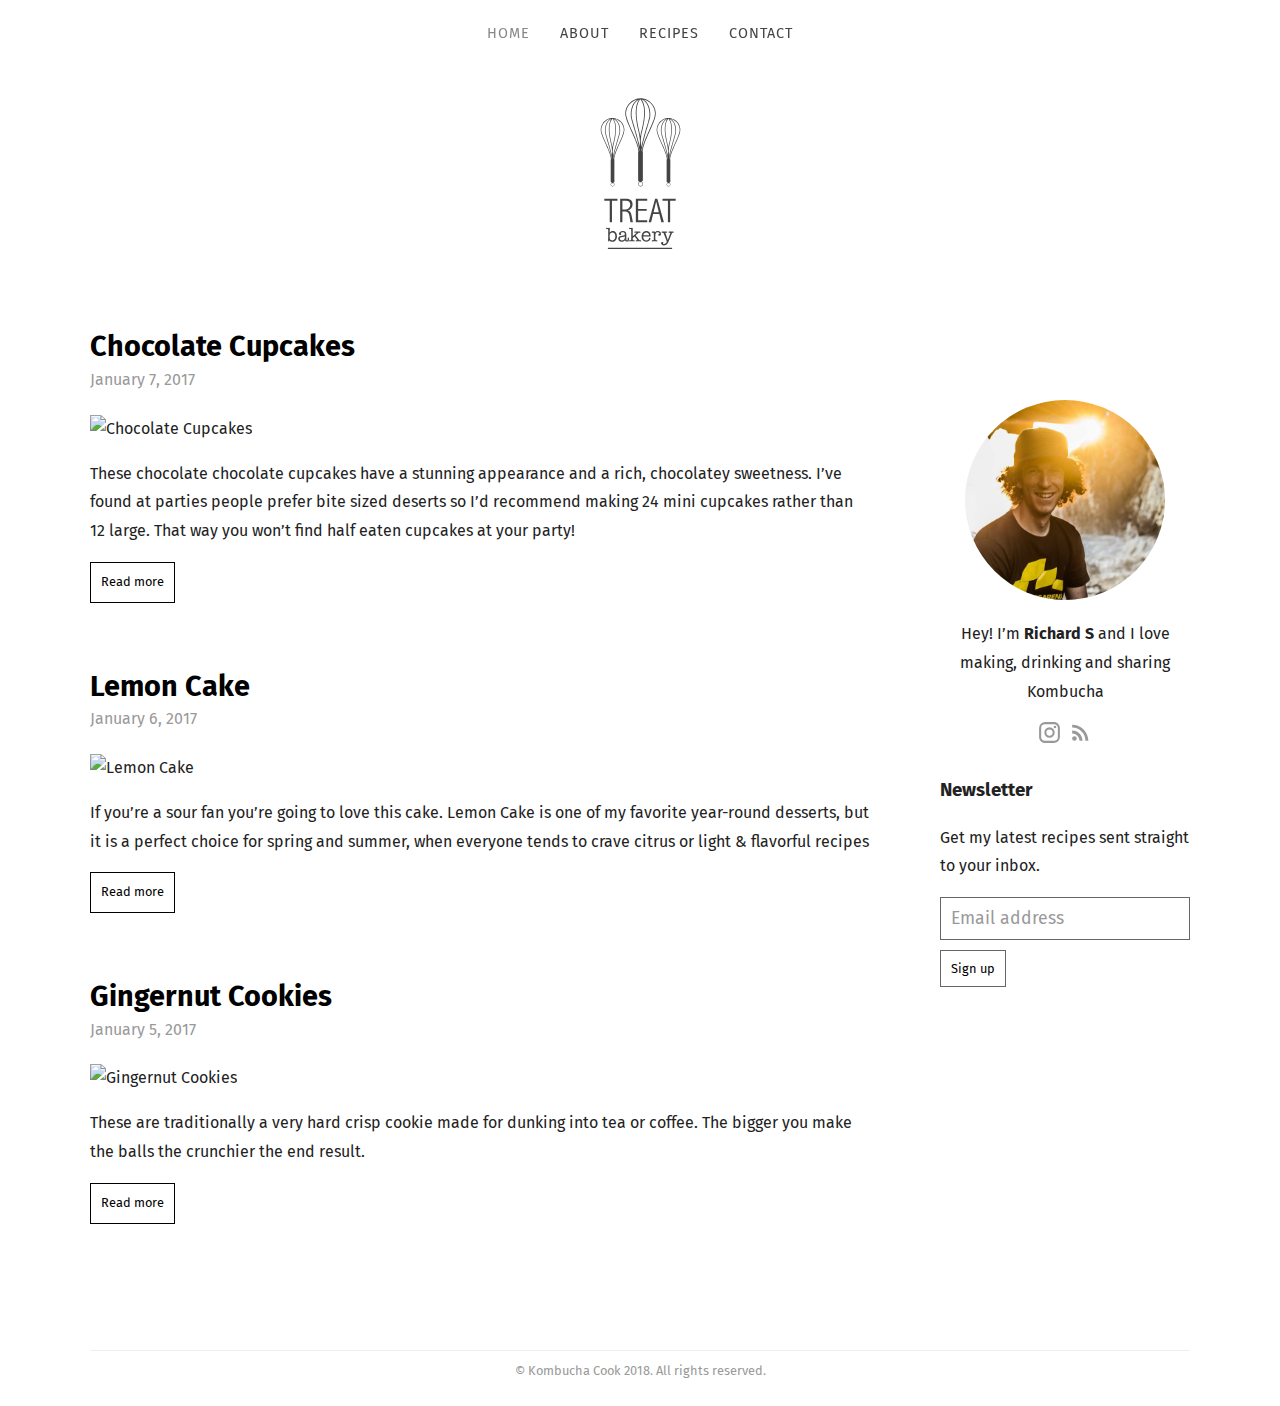
==== index.html @ df29a5ab "Sat Feb  3 21:45:18 PST 2018" ====
<!doctype html>

<html lang="en">
<head>
	<meta charset="utf-8">
	<meta name="viewport" content="width=device-width, initial-scale=1">
	<link href="//fonts.googleapis.com/css?family=Antic+Slab|Fira+Sans" rel="stylesheet">
	<link rel="stylesheet" media="screen" href="/css/screen.css">
	
	<link rel="icon" type="image/png" href="/images/favicon.png">
	<!-- Begin Jekyll SEO tag v2.3.0 -->
<title>Home | Kombucha Cook</title>
<meta property="og:title" content="Home" />
<meta name="author" content="Richard S" />
<meta property="og:locale" content="en_US" />
<meta name="description" content="Kombucha Cook. Let’s cook up some Kombucha that tastes amazing!" />
<meta property="og:description" content="Kombucha Cook. Let’s cook up some Kombucha that tastes amazing!" />
<link rel="canonical" href="https://spring-bat.cloudvent.net//" />
<meta property="og:url" content="https://spring-bat.cloudvent.net//" />
<meta property="og:site_name" content="Kombucha Cook" />
<script type="application/ld+json">
{"name":"Treat Template","description":"Kombucha Cook. Let’s cook up some Kombucha that tastes amazing!","author":{"@type":"Person","name":"Richard S"},"@type":"WebSite","url":"https://spring-bat.cloudvent.net//","publisher":{"@type":"Organization","logo":{"@type":"ImageObject","url":"https://spring-bat.cloudvent.net//siteicon.png"},"name":"Richard S"},"image":null,"headline":"Home","dateModified":null,"datePublished":null,"sameAs":["https://github.com/CloudCannon/treat-jekyll-template"],"mainEntityOfPage":null,"@context":"http://schema.org"}</script>
<!-- End Jekyll SEO tag -->

	<link type="application/atom+xml" rel="alternate" href="https://spring-bat.cloudvent.net//feed.xml" title="Kombucha Cook" />
	
</head>
	<body>
		<nav>
	<a class="editor-link btn" href="cloudcannon:collections/_data/navigation.yml" class="btn"><strong>&#9998;</strong> Edit navigation</a>
	
	

		
		<a href="/" class=" active">Home</a>
	
	

		
		<a href="/about/" class="">About</a>
	
	

		
		<a href="/recipes/" class="">Recipes</a>
	
	

		
		<a href="/contact/" class="">Contact</a>
	
</nav>

		<header>
			<a href="/">
				<img src="/images/logo.svg" width="180" alt="logo">
			</a>
		</header>
		<div class="container main-content">
			<section class="content"><section class="posts">
	
		<article class="post">
			
<h1>
	<a href="/cupcakes/cakes/2017/01/07/chocolate-cupcakes/">
		Chocolate Cupcakes
	</a>
</h1>
<time datetime="2017-01-07T00:00:00-08:00">
	January 7, 2017
</time>

			<div class="image">
				<img src="https://source.unsplash.com/qJ0zGkrE1Zg/1560x940" alt="Chocolate Cupcakes">
			</div>

			<p>These chocolate chocolate cupcakes have a stunning appearance and a rich, chocolatey sweetness. I’ve found at parties people prefer bite sized deserts so I’d recommend making 24 mini cupcakes rather than 12 large. That way you won’t find half eaten cupcakes at your party!</p>



			<p><a class="button" href="/cupcakes/cakes/2017/01/07/chocolate-cupcakes/">Read more</a></p>
		</article>
	
		<article class="post">
			
<h1>
	<a href="/cakes/2017/01/06/lemon-cake/">
		Lemon Cake
	</a>
</h1>
<time datetime="2017-01-06T00:00:00-08:00">
	January 6, 2017
</time>

			<div class="image">
				<img src="https://source.unsplash.com/NAN22eh754c/1560x940" alt="Lemon Cake">
			</div>

			<p>If you’re a sour fan you’re going to love this cake. Lemon Cake is one of my favorite year-round desserts, but it is a perfect choice for spring and summer, when everyone tends to crave citrus or light &amp; flavorful recipes</p>



			<p><a class="button" href="/cakes/2017/01/06/lemon-cake/">Read more</a></p>
		</article>
	
		<article class="post">
			
<h1>
	<a href="/cookies/2017/01/05/gingernut-cookies/">
		Gingernut Cookies
	</a>
</h1>
<time datetime="2017-01-05T00:00:00-08:00">
	January 5, 2017
</time>

			<div class="image">
				<img src="https://images.unsplash.com/photo-1486893732792-ab0085cb2d43?w=1560&h=940&fit=crop" alt="Gingernut Cookies">
			</div>

			<p>These are traditionally a very hard crisp cookie made for dunking into tea or coffee. The bigger you make the balls the crunchier the end result.</p>



			<p><a class="button" href="/cookies/2017/01/05/gingernut-cookies/">Read more</a></p>
		</article>
	

	
</section>
</section>
			<aside class="sidebar push">
	<div><a class="editor-link btn" href="cloudcannon:collections/_data/sidebar.yml" class="btn"><strong>&#9998;</strong> Edit sidebar</a></div>
	<div class="author">
		<p>
			<a href="/about/">
				<img src="/images/author.jpg" alt="author" class="author">
			</a>
		</p>
		<p><p>Hey! I’m <strong>Richard S</strong> and I love making, drinking and sharing Kombucha</p>
</p>
	</div>

	<div class="social-icons">
		<!-- <a target="_blank" href="https://facebook.com/CloudCannon">
		<svg fill="#000000" height="24" viewBox="0 0 24 24" width="24" xmlns="http://www.w3.org/2000/svg"><path d="M19,4V7H17A1,1 0 0,0 16,8V10H19V13H16V20H13V13H11V10H13V7.5C13,5.56 14.57,4 16.5,4M20,2H4A2,2 0 0,0 2,4V20A2,2 0 0,0 4,22H20A2,2 0 0,0 22,20V4C22,2.89 21.1,2 20,2Z" /></svg>
	
</a> -->
		<!-- <a target="_blank" href="https://twitter.com/CloudCannonApp">
		<svg fill="#000000" height="24" viewBox="0 0 24 24" width="24" xmlns="http://www.w3.org/2000/svg"><path d="M22.46,6C21.69,6.35 20.86,6.58 20,6.69C20.88,6.16 21.56,5.32 21.88,4.31C21.05,4.81 20.13,5.16 19.16,5.36C18.37,4.5 17.26,4 16,4C13.65,4 11.73,5.92 11.73,8.29C11.73,8.63 11.77,8.96 11.84,9.27C8.28,9.09 5.11,7.38 3,4.79C2.63,5.42 2.42,6.16 2.42,6.94C2.42,8.43 3.17,9.75 4.33,10.5C3.62,10.5 2.96,10.3 2.38,10C2.38,10 2.38,10 2.38,10.03C2.38,12.11 3.86,13.85 5.82,14.24C5.46,14.34 5.08,14.39 4.69,14.39C4.42,14.39 4.15,14.36 3.89,14.31C4.43,16 6,17.26 7.89,17.29C6.43,18.45 4.58,19.13 2.56,19.13C2.22,19.13 1.88,19.11 1.54,19.07C3.44,20.29 5.7,21 8.12,21C16,21 20.33,14.46 20.33,8.79C20.33,8.6 20.33,8.42 20.32,8.23C21.16,7.63 21.88,6.87 22.46,6Z" /></svg>
	
</a> -->
		<!-- <a target="_blank" href="https://pinterest.com/pinterest">
		<svg fill="#000000" height="24" viewBox="0 0 24 24" width="24" xmlns="http://www.w3.org/2000/svg"><path d="M13,16.2C12.2,16.2 11.43,15.86 10.88,15.28L9.93,18.5L9.86,18.69L9.83,18.67C9.64,19 9.29,19.2 8.9,19.2C8.29,19.2 7.8,18.71 7.8,18.1C7.8,18.05 7.81,18 7.81,17.95H7.8L7.85,17.77L9.7,12.21C9.7,12.21 9.5,11.59 9.5,10.73C9.5,9 10.42,8.5 11.16,8.5C11.91,8.5 12.58,8.76 12.58,9.81C12.58,11.15 11.69,11.84 11.69,12.81C11.69,13.55 12.29,14.16 13.03,14.16C15.37,14.16 16.2,12.4 16.2,10.75C16.2,8.57 14.32,6.8 12,6.8C9.68,6.8 7.8,8.57 7.8,10.75C7.8,11.42 8,12.09 8.34,12.68C8.43,12.84 8.5,13 8.5,13.2A1,1 0 0,1 7.5,14.2C7.13,14.2 6.79,14 6.62,13.7C6.08,12.81 5.8,11.79 5.8,10.75C5.8,7.47 8.58,4.8 12,4.8C15.42,4.8 18.2,7.47 18.2,10.75C18.2,13.37 16.57,16.2 13,16.2M20,2H4C2.89,2 2,2.89 2,4V20A2,2 0 0,0 4,22H20A2,2 0 0,0 22,20V4C22,2.89 21.1,2 20,2Z" /></svg>
	
</a> -->
		<a target="_blank" href="https://www.instagram.com/baking">
		<svg fill="#000000" height="24" viewBox="0 0 24 24" width="24" xmlns="http://www.w3.org/2000/svg"><path d="M7.8,2H16.2C19.4,2 22,4.6 22,7.8V16.2A5.8,5.8 0 0,1 16.2,22H7.8C4.6,22 2,19.4 2,16.2V7.8A5.8,5.8 0 0,1 7.8,2M7.6,4A3.6,3.6 0 0,0 4,7.6V16.4C4,18.39 5.61,20 7.6,20H16.4A3.6,3.6 0 0,0 20,16.4V7.6C20,5.61 18.39,4 16.4,4H7.6M17.25,5.5A1.25,1.25 0 0,1 18.5,6.75A1.25,1.25 0 0,1 17.25,8A1.25,1.25 0 0,1 16,6.75A1.25,1.25 0 0,1 17.25,5.5M12,7A5,5 0 0,1 17,12A5,5 0 0,1 12,17A5,5 0 0,1 7,12A5,5 0 0,1 12,7M12,9A3,3 0 0,0 9,12A3,3 0 0,0 12,15A3,3 0 0,0 15,12A3,3 0 0,0 12,9Z" /></svg>
	
</a>
		<a target="_blank" href="/feed.xml">
		<svg fill="#000000" height="24" viewBox="0 0 24 24" width="24" xmlns="http://www.w3.org/2000/svg"><path d="M0 0h24v24H0z" fill="none"/><circle cx="6.18" cy="17.82" r="2.18"/><path d="M4 4.44v2.83c7.03 0 12.73 5.7 12.73 12.73h2.83c0-8.59-6.97-15.56-15.56-15.56zm0 5.66v2.83c3.9 0 7.07 3.17 7.07 7.07h2.83c0-5.47-4.43-9.9-9.9-9.9z"/></svg>
	
</a>
	</div>

	<form action="" method="post">
		<h3>Newsletter</h3>
		<p>Get my latest recipes sent straight to your inbox.</p>
		<input type="text" name="EMAIL" placeholder="Email address">
		<input type="submit" value="Sign up">
	</form>
</aside>

		</div>
		<footer>
			<div class="container">
				<hr>
				&copy; Kombucha Cook 2018. All rights reserved.
			</div>
		</footer>
	</body>
</html>
---- css/screen.css ----
html, body {
  padding: 0;
  margin: 0;
  line-height: 1.8em; }

body, input, textarea {
  font-family: 'Fira Sans', sans-serif;
  color: #222;
  -webkit-font-smoothing: antialiased; }

h1 {
  font-size: 1.8em;
  margin: 0;
  padding: 0;
  line-height: 1.3em; }

h2 {
  font-size: 1.4em; }

time {
  color: #999; }

header {
  text-align: center;
  padding: 80px 0 60px 0; }

img {
  max-width: 100%; }

ol li + li {
  margin: 20px 0 0 0; }

footer {
  color: #999;
  text-align: center;
  padding: 20px 0;
  font-size: .8em; }

hr {
  border: 0;
  border-top: 1px solid #eee; }

a {
  text-decoration: none;
  color: #007eff; }

.container {
  max-width: 1100px;
  margin: 0 auto; }

.main-content {
  padding: 0 30px 50px 30px; }
  @media (min-width: 900px) {
    .main-content {
      display: flex; } }

@media (min-width: 900px) {
  .content {
    flex: 1; } }

.post h1 a {
  color: #000;
  text-decoration: none; }
  .post h1 a:hover {
    text-decoration: underline; }
.post time {
  padding: 0 0 20px 0;
  display: block; }
.post .recipe-overview {
  padding: 0;
  margin: 0; }
  .post .recipe-overview svg {
    position: relative;
    top: 6px; }
  .post .recipe-overview span {
    margin: 0 18px 0 3px; }
  .post .recipe-overview li {
    list-style: none;
    padding: 0;
    margin: 0; }
    @media (min-width: 900px) {
      .post .recipe-overview li {
        display: inline-block; } }
@media (min-width: 900px) {
  .post .recipe-contents {
    display: flex; } }
.post .recipe-contents ul {
  padding: 0; }
  .post .recipe-contents ul li {
    list-style-type: none; }
    .post .recipe-contents ul li:before {
      content: '\00bb';
      color: #ff4e4e;
      padding-right: 0.5em; }
.post .recipe-contents ol {
  padding: 0; }
  .post .recipe-contents ol li {
    counter-increment: step-counter;
    list-style-type: none;
    position: relative;
    margin-left: 34px; }
    .post .recipe-contents ol li:before {
      content: counter(step-counter);
      margin-right: 0px;
      background-color: #ff4e4e;
      color: white;
      /* padding: 1px 7px; */
      font-size: .7em;
      position: absolute;
      left: -34px;
      top: -2px;
      width: 25px;
      text-align: center; }
.post .recipe-contents .ingredients {
  width: 250px;
  padding: 0 43px 0 0; }
@media (min-width: 900px) {
  .post .recipe-contents .directions {
    flex: 1; } }

.post + .post {
  margin: 65px 0 50px 0; }

.sharing {
  margin: 50px 0 0 0;
  text-align: center;
  font-size: 0; }
  .sharing a {
    text-decoration: none;
    text-align: center;
    position: relative;
    width: 56px;
    display: inline-block;
    height: 44px;
    line-height: 0;
    padding: 0;
    margin: 0;
    display: inline-flex;
    align-items: center;
    justify-content: center; }
    .sharing a:hover:before {
      width: 100%;
      height: 100%;
      position: absolute;
      top: 0;
      left: 0;
      background: rgba(0, 0, 0, 0.25);
      content: ""; }
    .sharing a svg {
      fill: #fff; }
    .sharing a.email {
      background-color: #ff9d09; }
    .sharing a.facebook {
      background-color: #3b5998; }
    .sharing a.twitter {
      background-color: #55acee; }
    .sharing a.google-plus {
      background-color: #db4437; }
    .sharing a.youtube {
      background-color: #cd201f; }
    .sharing a.instagram {
      background-color: #f167f5; }
    .sharing a.linkedin {
      background-color: #0077b5; }
    .sharing a.pinterest {
      background-color: #C92228; }
    .sharing a.pinterest-icon:hover svg {
      fill: #bd081c; }

.pagination {
  text-align: center;
  margin: 50px 0 0 0; }

.take-me {
  float: right; }
  .take-me .button {
    padding-top: 10px;
    padding-bottom: 10px; }

.cta {
  text-align: center;
  padding: 50px 0 0 0; }

.button, input[type="submit"] {
  background: #fff;
  cursor: pointer;
  border: 1px solid #666;
  color: #000;
  text-decoration: none;
  padding: 5px 10px;
  display: inline-flex;
  align-items: flex-end;
  margin: 0;
  font-size: .8em; }
  .button:hover, input[type="submit"]:hover {
    background: #000;
    color: #fff; }
  .button:focus, input[type="submit"]:focus {
    outline: none; }

.button {
  border-color: #000; }
  .button a {
    color: #000; }
    .button a:hover {
      color: #fff; }

input[type="submit"] {
  margin-top: 10px;
  padding-top: 10px;
  padding-bottom: 10px; }

input[type="text"], input[type="email"], textarea {
  display: block;
  width: 100%;
  font-size: 1.1em;
  padding: 10px;
  box-sizing: border-box;
  border: 1px solid #666;
  resize: none; }
  input[type="text"]:focus, input[type="email"]:focus, textarea:focus {
    outline: 2px solid #333; }

textarea {
  height: 150px; }

label {
  margin: 20px 0 5px 0;
  display: block; }

::-webkit-input-placeholder {
  /* Chrome */
  color: #999; }

:-ms-input-placeholder {
  /* IE 10+ */
  color: #999; }

::-moz-placeholder {
  /* Firefox 19+ */
  color: #999;
  opacity: 1; }

:-moz-placeholder {
  /* Firefox 4 - 18 */
  color: #999;
  opacity: 1; }

legend {
  display: none; }

.contain {
  border: 0;
  background: 0;
  padding: 0;
  margin: 0;
  display: flex;
  flex-wrap: wrap;
  justify-content: space-between; }
  .contain .split {
    flex: 0 0 380px; }

select {
  width: 100%;
  padding: 20px;
  height: 43px;
  background: #fff;
  border-color: rgba(0, 0, 0, 0);
  font-size: 1em;
  outline: 1px solid #000; }
  select:focus {
    outline: 2px solid #333; }

nav {
  position: fixed;
  width: 100%;
  display: flex;
  justify-content: center;
  background: rgba(255, 255, 255, 0.9);
  z-index: 999; }
  nav a {
    display: inline-block;
    text-decoration: none;
    padding: 20px 15px;
    color: #444;
    text-transform: uppercase;
    letter-spacing: 1px;
    font-size: .9em; }
    nav a.active {
      color: #888; }
    nav a:hover {
      color: #000; }

.sidebar {
  width: 250px;
  padding: 70px 0 0 0;
  margin: 0 auto; }
  @media (min-width: 900px) {
    .sidebar {
      margin: 0;
      padding: 0 0 0 70px; } }
  .sidebar .author {
    text-align: center; }
    .sidebar .author p {
      padding: 0;
      margin: 0; }
    .sidebar .author img {
      width: 200px;
      border-radius: 200px;
      margin: 0 0 10px 0; }
  .sidebar .social-icons {
    display: flex;
    justify-content: center;
    margin: 10px 0 0 0; }
    .sidebar .social-icons a {
      padding: 3px;
      text-decoration: none; }
      .sidebar .social-icons a:hover svg {
        fill: #000; }
    .sidebar .social-icons svg {
      width: 25px;
      height: 25px;
      fill: #999; }

@media (min-width: 900px) {
  .sidebar.push {
    padding-top: 72px; } }

.recipes {
  display: flex;
  flex-wrap: wrap; }
  .recipes .recipe {
    flex: 1 0 300px;
    height: 200px;
    display: inline-block;
    background-position: center;
    background-size: cover;
    margin: 5px 7px; }
    .recipes .recipe a {
      width: 100%;
      height: 100%;
      display: block;
      background: rgba(0, 0, 0, 0.2);
      color: #fff;
      text-decoration: none;
      text-align: center;
      vertical-align: text-bottom;
      position: relative;
      transition: all 0.2s ease;
      font-size: 1.1em;
      font-weight: 700; }
      .recipes .recipe a span {
        position: absolute;
        bottom: 5px;
        width: 100%;
        left: 0;
        text-shadow: 1px 1px 1px #000; }
      .recipes .recipe a:hover {
        background: none; }

.editor-link {
  display: none;
  margin-top: 0;
  border: 0;
  border-radius: 2px;
  box-sizing: border-box;
  text-decoration: none;
  margin: 0;
  cursor: pointer;
  background-color: #f7e064;
  color: #333;
  box-shadow: 1px 1px 5px 0 rgba(0, 0, 0, 0.2); }
  .editor-link:hover {
    background-color: #f4d525;
    color: #333; }

.cms-editor-active .editor-link {
  display: block; }

.cms-editor-active nav .editor-link {
  display: inline; }

.cms-editor-active .sidebar .editor-link {
  display: inline-block;
  margin: 0 auto 20px auto;
  padding: 10px 20px; }

/**
* @license lyradesigns.com v1
* Updated: Dec 17, 2014
* Add pin buttons to images
* Copyright (c) 2014 Jonas Goslow - LYRA
* Released under the MIT license
* https://github.com/timmywil/jquery.panzoom/blob/master/MIT-License.txt

Customize these however you like.

*/
.imgPinWrap {
  position: relative;
  display: inline-block; }

.imgPinWrap .pin {
  opacity: 0;
  position: absolute;
  display: block;
  -webkit-transition: all .25s ease-in-out;
  -moz-transition: all .25s ease-in-out;
  -o-transition: all .25s ease-in-out;
  transition: all .25s ease-in-out; }

.imgPinWrap .pin img {
  display: block; }

.imgPinWrap .pin:hover {
  box-shadow: 0 0 5px #fff; }

.imgPinWrap:hover .pin {
  opacity: 1; }

.imgPinWrap .left {
  left: 15px; }

.imgPinWrap .right {
  right: 15px; }

.imgPinWrap .bottom {
  bottom: 15px; }

.imgPinWrap .top {
  top: 15px; }

.imgPinWrap .center {
  left: 50%;
  top: 50%; }
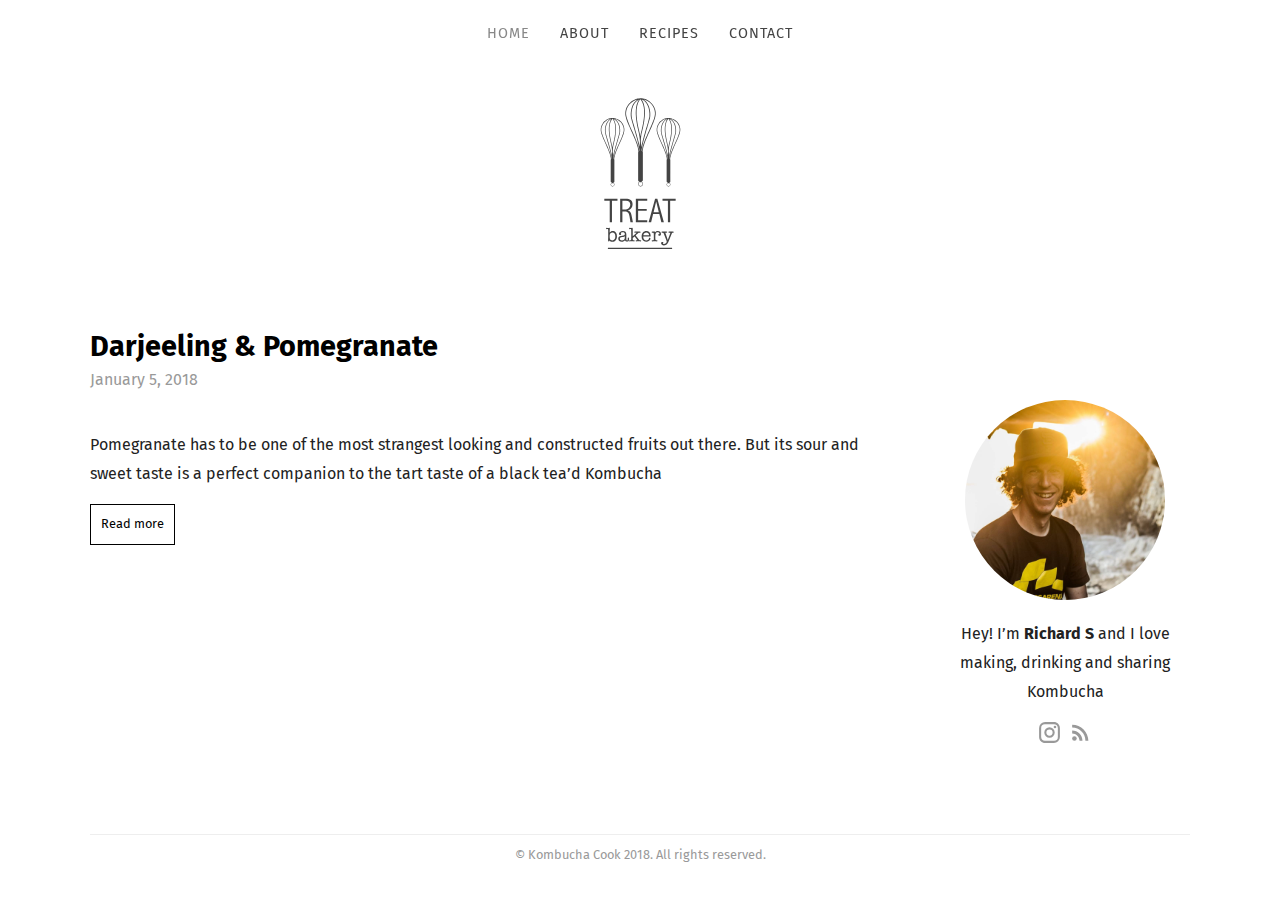
==== commit 4526f429: "Sun Feb  4 10:05:04 PST 2018" ====
--- a/index.html
+++ b/index.html
@@ -62,67 +62,21 @@
 		<article class="post">
 			
 <h1>
-	<a href="/cupcakes/cakes/2017/01/07/chocolate-cupcakes/">
-		Chocolate Cupcakes
+	<a href="/green-tea/2018/01/05/darjeeling-pomegranate/">
+		Darjeeling & Pomegranate
 	</a>
 </h1>
-<time datetime="2017-01-07T00:00:00-08:00">
-	January 7, 2017
+<time datetime="2018-01-05T00:00:00-08:00">
+	January 5, 2018
 </time>
 
-			<div class="image">
-				<img src="https://source.unsplash.com/qJ0zGkrE1Zg/1560x940" alt="Chocolate Cupcakes">
-			</div>
 
-			<p>These chocolate chocolate cupcakes have a stunning appearance and a rich, chocolatey sweetness. I’ve found at parties people prefer bite sized deserts so I’d recommend making 24 mini cupcakes rather than 12 large. That way you won’t find half eaten cupcakes at your party!</p>
+			
+
+			<p>Pomegranate has to be one of the most strangest looking and constructed fruits out there. But its sour and sweet taste is a perfect companion to the tart taste of a black tea’d Kombucha</p>
 
 
-
-			<p><a class="button" href="/cupcakes/cakes/2017/01/07/chocolate-cupcakes/">Read more</a></p>
-		</article>
-	
-		<article class="post">
-			
-<h1>
-	<a href="/cakes/2017/01/06/lemon-cake/">
-		Lemon Cake
-	</a>
-</h1>
-<time datetime="2017-01-06T00:00:00-08:00">
-	January 6, 2017
-</time>
-
-			<div class="image">
-				<img src="https://source.unsplash.com/NAN22eh754c/1560x940" alt="Lemon Cake">
-			</div>
-
-			<p>If you’re a sour fan you’re going to love this cake. Lemon Cake is one of my favorite year-round desserts, but it is a perfect choice for spring and summer, when everyone tends to crave citrus or light &amp; flavorful recipes</p>
-
-
-
-			<p><a class="button" href="/cakes/2017/01/06/lemon-cake/">Read more</a></p>
-		</article>
-	
-		<article class="post">
-			
-<h1>
-	<a href="/cookies/2017/01/05/gingernut-cookies/">
-		Gingernut Cookies
-	</a>
-</h1>
-<time datetime="2017-01-05T00:00:00-08:00">
-	January 5, 2017
-</time>
-
-			<div class="image">
-				<img src="https://images.unsplash.com/photo-1486893732792-ab0085cb2d43?w=1560&h=940&fit=crop" alt="Gingernut Cookies">
-			</div>
-
-			<p>These are traditionally a very hard crisp cookie made for dunking into tea or coffee. The bigger you make the balls the crunchier the end result.</p>
-
-
-
-			<p><a class="button" href="/cookies/2017/01/05/gingernut-cookies/">Read more</a></p>
+			<p><a class="button" href="/green-tea/2018/01/05/darjeeling-pomegranate/">Read more</a></p>
 		</article>
 	
 
@@ -164,12 +118,7 @@
 </a>
 	</div>
 
-	<form action="" method="post">
-		<h3>Newsletter</h3>
-		<p>Get my latest recipes sent straight to your inbox.</p>
-		<input type="text" name="EMAIL" placeholder="Email address">
-		<input type="submit" value="Sign up">
-	</form>
+	
 </aside>
 
 		</div>
--- a/css/screen.css
+++ b/css/screen.css
@@ -117,6 +117,8 @@
 @media (min-width: 900px) {
   .post .recipe-contents .directions {
     flex: 1; } }
+.post .recipe-contents .directions ul, .post .recipe-contents .directions ol {
+  margin-bottom: 40px; }
 
 .post + .post {
   margin: 65px 0 50px 0; }
@@ -326,37 +328,20 @@
   .sidebar.push {
     padding-top: 72px; } }
 
-.recipes {
-  display: flex;
-  flex-wrap: wrap; }
-  .recipes .recipe {
-    flex: 1 0 300px;
-    height: 200px;
-    display: inline-block;
-    background-position: center;
-    background-size: cover;
-    margin: 5px 7px; }
-    .recipes .recipe a {
-      width: 100%;
-      height: 100%;
-      display: block;
-      background: rgba(0, 0, 0, 0.2);
-      color: #fff;
+.recipes h2 {
+  margin: 5px 0 0 0; }
+.recipes ul {
+  padding: 0 0 0 20px;
+  display: block; }
+  .recipes ul li {
+    list-style-type: none; }
+    .recipes ul li:before {
+      content: '\00bb';
+      color: #ff4e4e;
+      padding-right: 0.5em; }
+    .recipes ul li a {
       text-decoration: none;
-      text-align: center;
-      vertical-align: text-bottom;
-      position: relative;
-      transition: all 0.2s ease;
-      font-size: 1.1em;
-      font-weight: 700; }
-      .recipes .recipe a span {
-        position: absolute;
-        bottom: 5px;
-        width: 100%;
-        left: 0;
-        text-shadow: 1px 1px 1px #000; }
-      .recipes .recipe a:hover {
-        background: none; }
+      color: #000; }
 
 .editor-link {
   display: none;
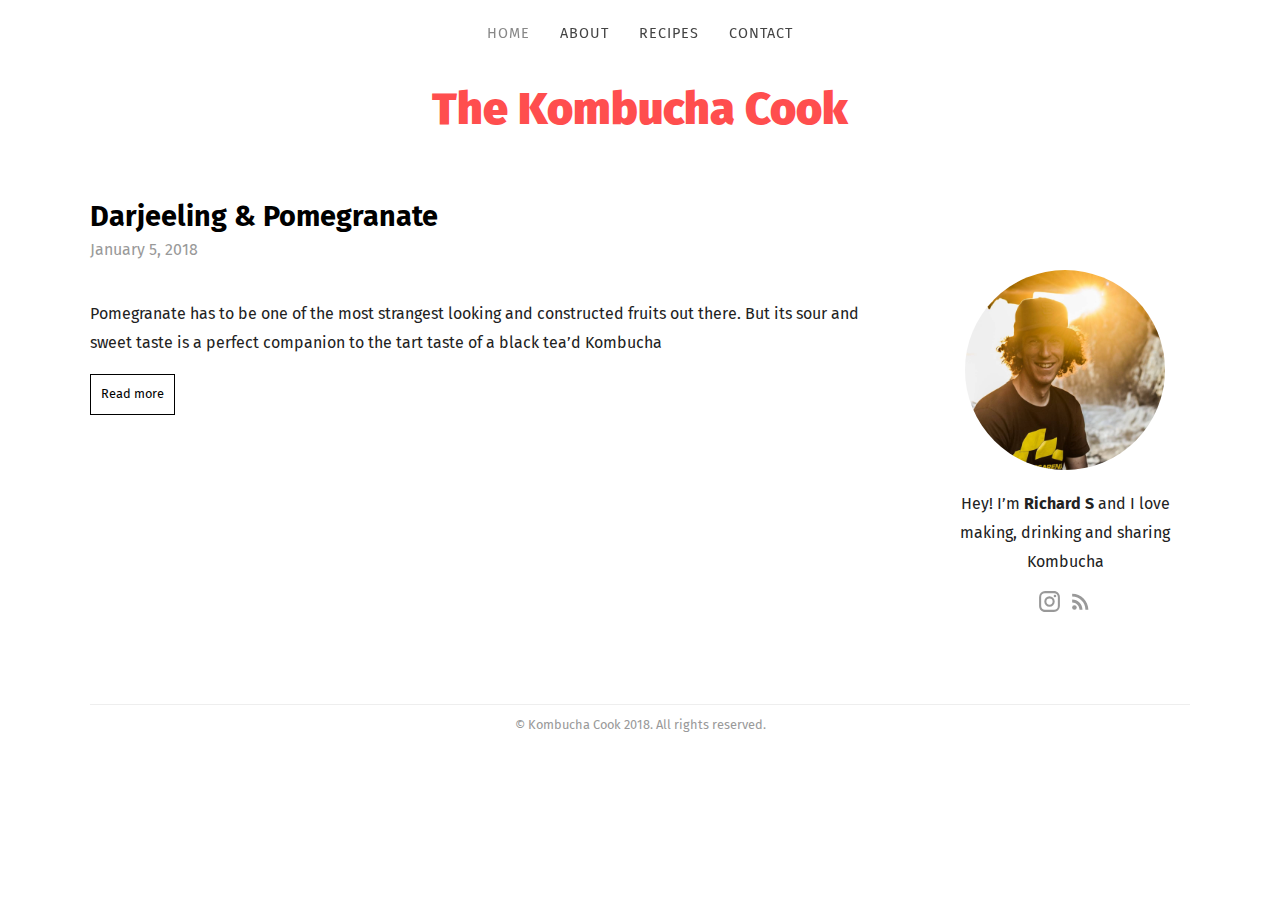
==== commit 716ff382: "Sun Feb  4 10:17:44 PST 2018" ====
--- a/index.html
+++ b/index.html
@@ -4,7 +4,7 @@
 <head>
 	<meta charset="utf-8">
 	<meta name="viewport" content="width=device-width, initial-scale=1">
-	<link href="//fonts.googleapis.com/css?family=Antic+Slab|Fira+Sans" rel="stylesheet">
+	<link href="https://fonts.googleapis.com/css?family=Antic+Slab|Fira+Sans:400,700,900" rel="stylesheet">
 	<link rel="stylesheet" media="screen" href="/css/screen.css">
 	
 	<link rel="icon" type="image/png" href="/images/favicon.png">
@@ -53,7 +53,7 @@
 
 		<header>
 			<a href="/">
-				<img src="/images/logo.svg" width="180" alt="logo">
+				<h1>The Kombucha Cook</h1>
 			</a>
 		</header>
 		<div class="container main-content">
--- a/css/screen.css
+++ b/css/screen.css
@@ -57,6 +57,11 @@
 @media (min-width: 900px) {
   .content {
     flex: 1; } }
+
+header h1 {
+  font-size: 2.8em;
+  color: #ff4e4e;
+  font-weight: 900; }
 
 .post h1 a {
   color: #000;
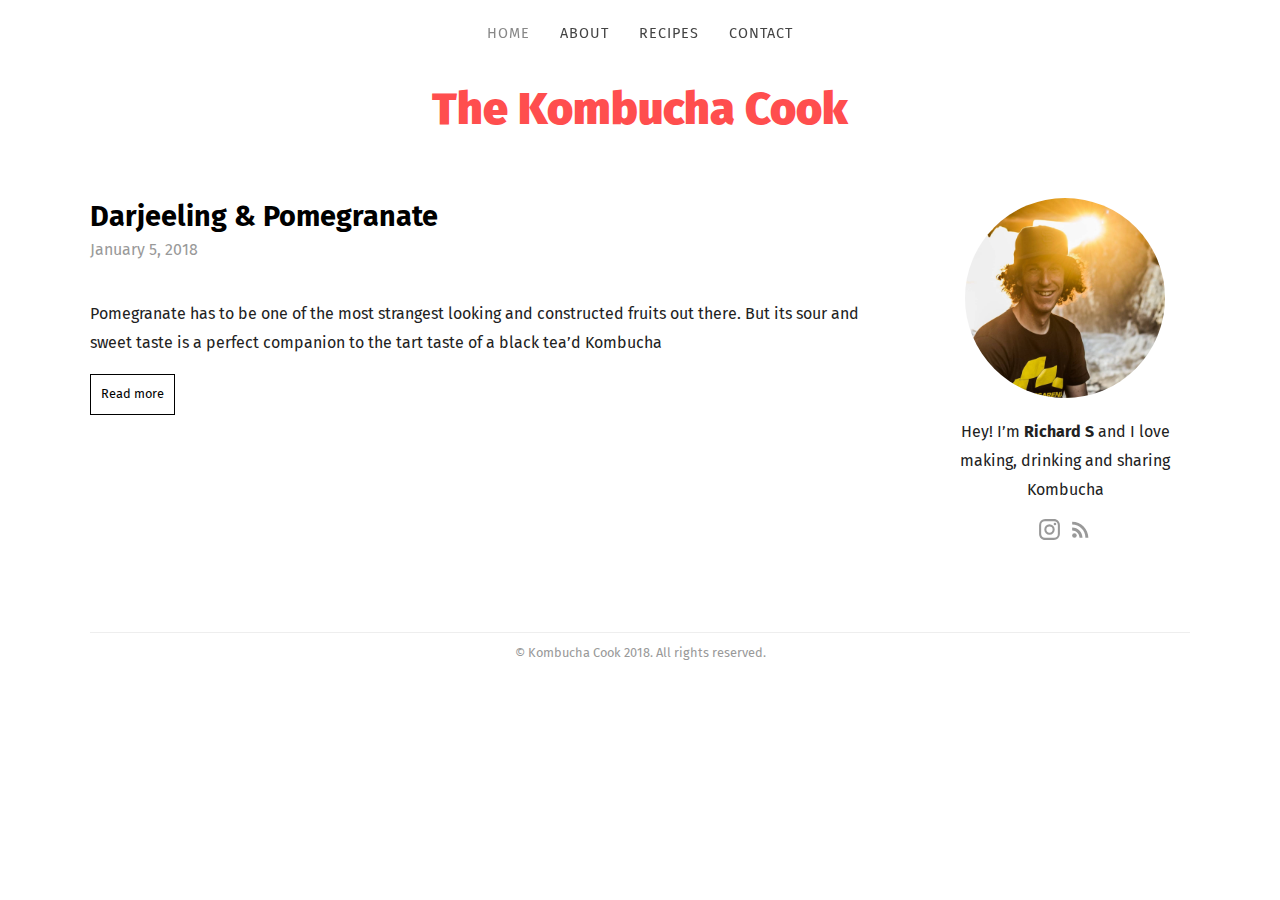
==== commit 9581b092: "Sun Feb  4 18:36:15 PST 2018" ====
--- a/index.html
+++ b/index.html
@@ -62,7 +62,7 @@
 		<article class="post">
 			
 <h1>
-	<a href="/green-tea/2018/01/05/darjeeling-pomegranate/">
+	<a href="/black-tea/2018/01/05/darjeeling-pomegranate/">
 		Darjeeling & Pomegranate
 	</a>
 </h1>
@@ -76,14 +76,14 @@
 			<p>Pomegranate has to be one of the most strangest looking and constructed fruits out there. But its sour and sweet taste is a perfect companion to the tart taste of a black tea’d Kombucha</p>
 
 
-			<p><a class="button" href="/green-tea/2018/01/05/darjeeling-pomegranate/">Read more</a></p>
+			<p><a class="button" href="/black-tea/2018/01/05/darjeeling-pomegranate/">Read more</a></p>
 		</article>
 	
 
 	
 </section>
 </section>
-			<aside class="sidebar push">
+			<aside class="sidebar ">
 	<div><a class="editor-link btn" href="cloudcannon:collections/_data/sidebar.yml" class="btn"><strong>&#9998;</strong> Edit sidebar</a></div>
 	<div class="author">
 		<p>
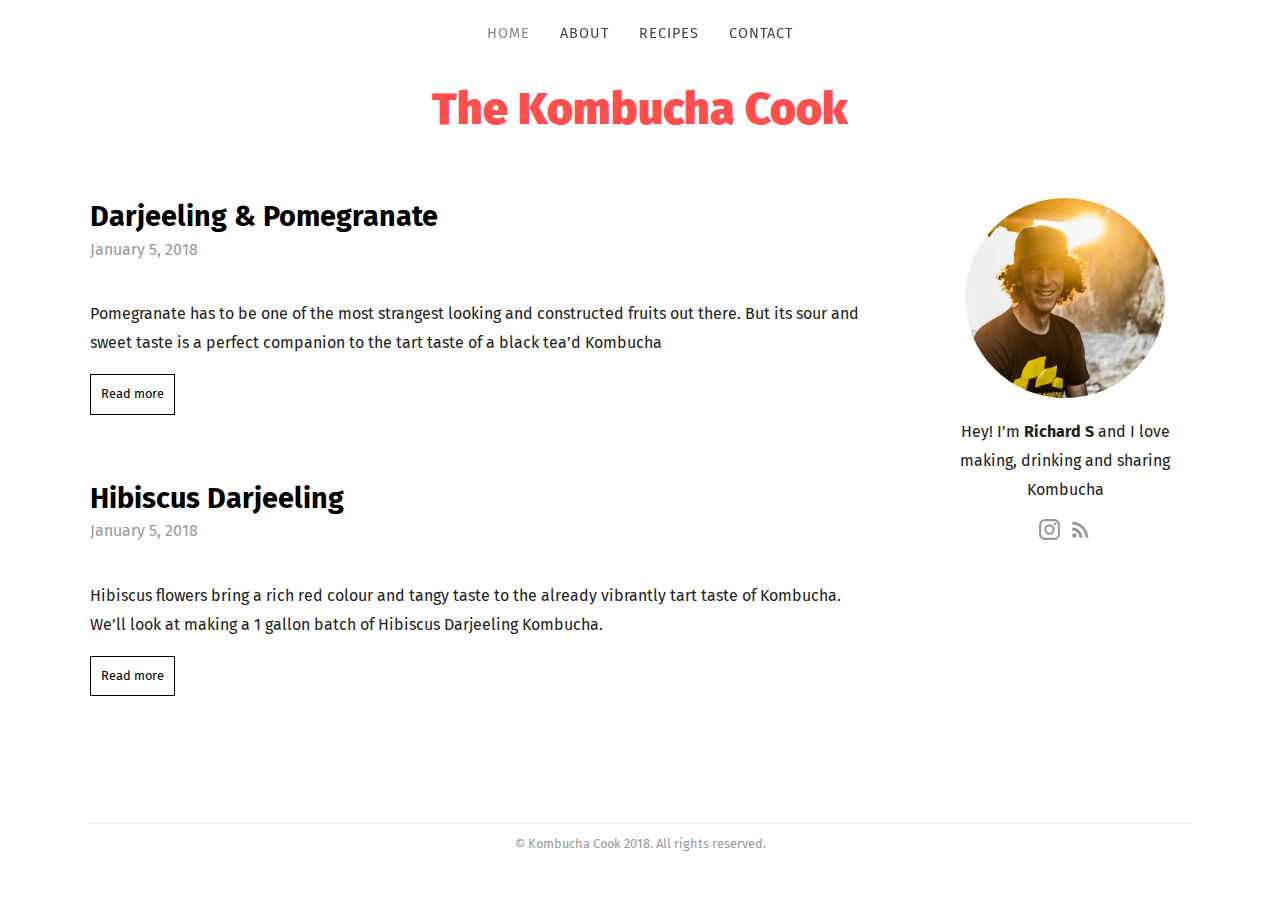
==== commit d5e5c62b: "Sun Feb  4 21:09:14 PST 2018" ====
--- a/index.html
+++ b/index.html
@@ -79,6 +79,26 @@
 			<p><a class="button" href="/black-tea/2018/01/05/darjeeling-pomegranate/">Read more</a></p>
 		</article>
 	
+		<article class="post">
+			
+<h1>
+	<a href="/black-tea/2018/01/05/hibiscus-darjeeling/">
+		Hibiscus Darjeeling
+	</a>
+</h1>
+<time datetime="2018-01-05T00:00:00-08:00">
+	January 5, 2018
+</time>
+
+
+			
+
+			<p>Hibiscus flowers bring a rich red colour and tangy taste to the already vibrantly tart taste of Kombucha. We’ll look at making a 1 gallon batch of Hibiscus Darjeeling Kombucha.</p>
+
+
+			<p><a class="button" href="/black-tea/2018/01/05/hibiscus-darjeeling/">Read more</a></p>
+		</article>
+	
 
 	
 </section>
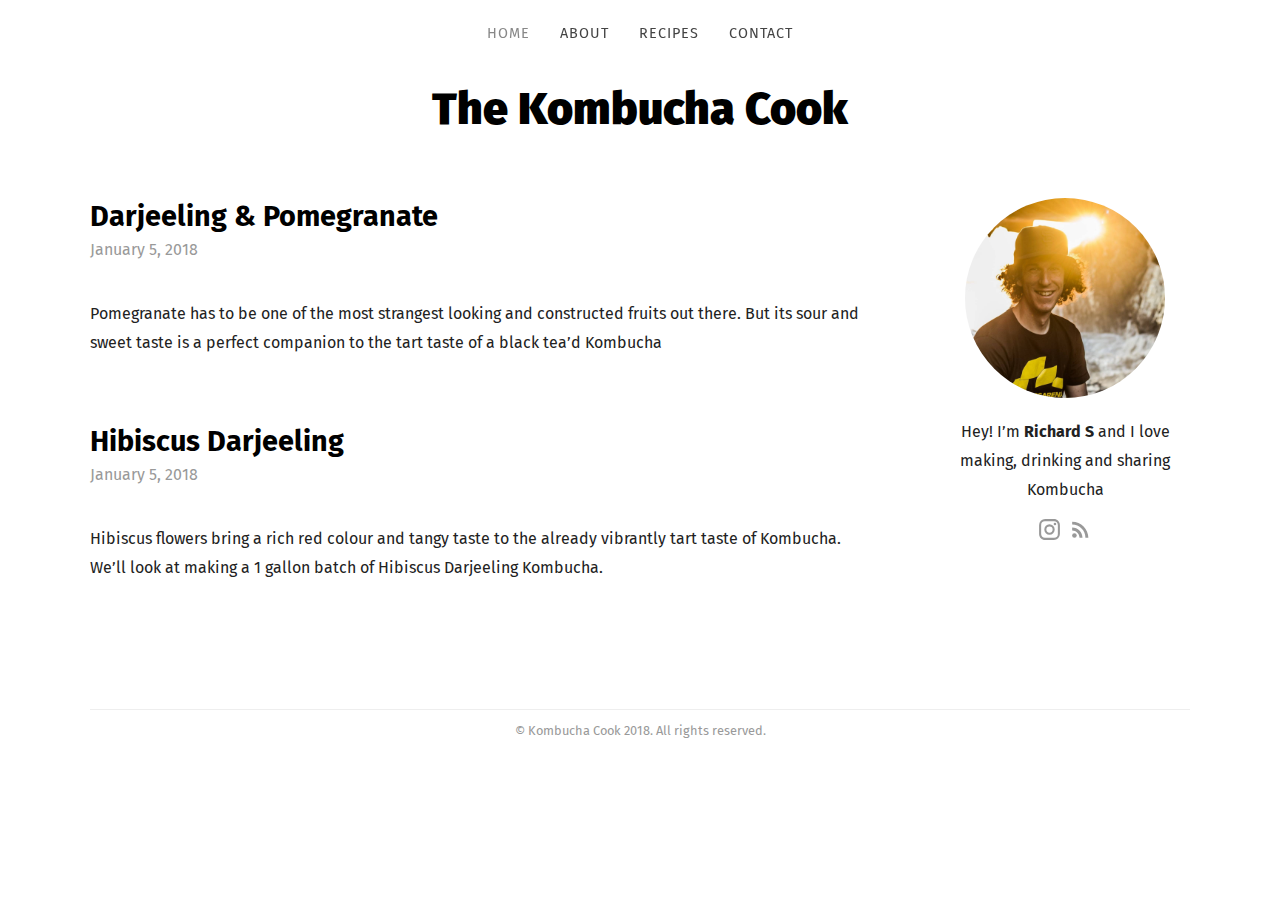
==== commit 35c33453: "Sun Feb  4 21:27:13 PST 2018" ====
--- a/index.html
+++ b/index.html
@@ -76,7 +76,7 @@
 			<p>Pomegranate has to be one of the most strangest looking and constructed fruits out there. But its sour and sweet taste is a perfect companion to the tart taste of a black tea’d Kombucha</p>
 
 
-			<p><a class="button" href="/black-tea/2018/01/05/darjeeling-pomegranate/">Read more</a></p>
+			
 		</article>
 	
 		<article class="post">
@@ -96,7 +96,7 @@
 			<p>Hibiscus flowers bring a rich red colour and tangy taste to the already vibrantly tart taste of Kombucha. We’ll look at making a 1 gallon batch of Hibiscus Darjeeling Kombucha.</p>
 
 
-			<p><a class="button" href="/black-tea/2018/01/05/hibiscus-darjeeling/">Read more</a></p>
+			
 		</article>
 	
 
--- a/css/screen.css
+++ b/css/screen.css
@@ -60,7 +60,7 @@
 
 header h1 {
   font-size: 2.8em;
-  color: #ff4e4e;
+  color: #000;
   font-weight: 900; }
 
 .post h1 a {
@@ -95,7 +95,7 @@
     list-style-type: none; }
     .post .recipe-contents ul li:before {
       content: '\00bb';
-      color: #ff4e4e;
+      color: #1BB0CE;
       padding-right: 0.5em; }
 .post .recipe-contents ol {
   padding: 0; }
@@ -107,7 +107,7 @@
     .post .recipe-contents ol li:before {
       content: counter(step-counter);
       margin-right: 0px;
-      background-color: #ff4e4e;
+      background-color: #1BB0CE;
       color: white;
       /* padding: 1px 7px; */
       font-size: .7em;
@@ -342,7 +342,7 @@
     list-style-type: none; }
     .recipes ul li:before {
       content: '\00bb';
-      color: #ff4e4e;
+      color: #1BB0CE;
       padding-right: 0.5em; }
     .recipes ul li a {
       text-decoration: none;
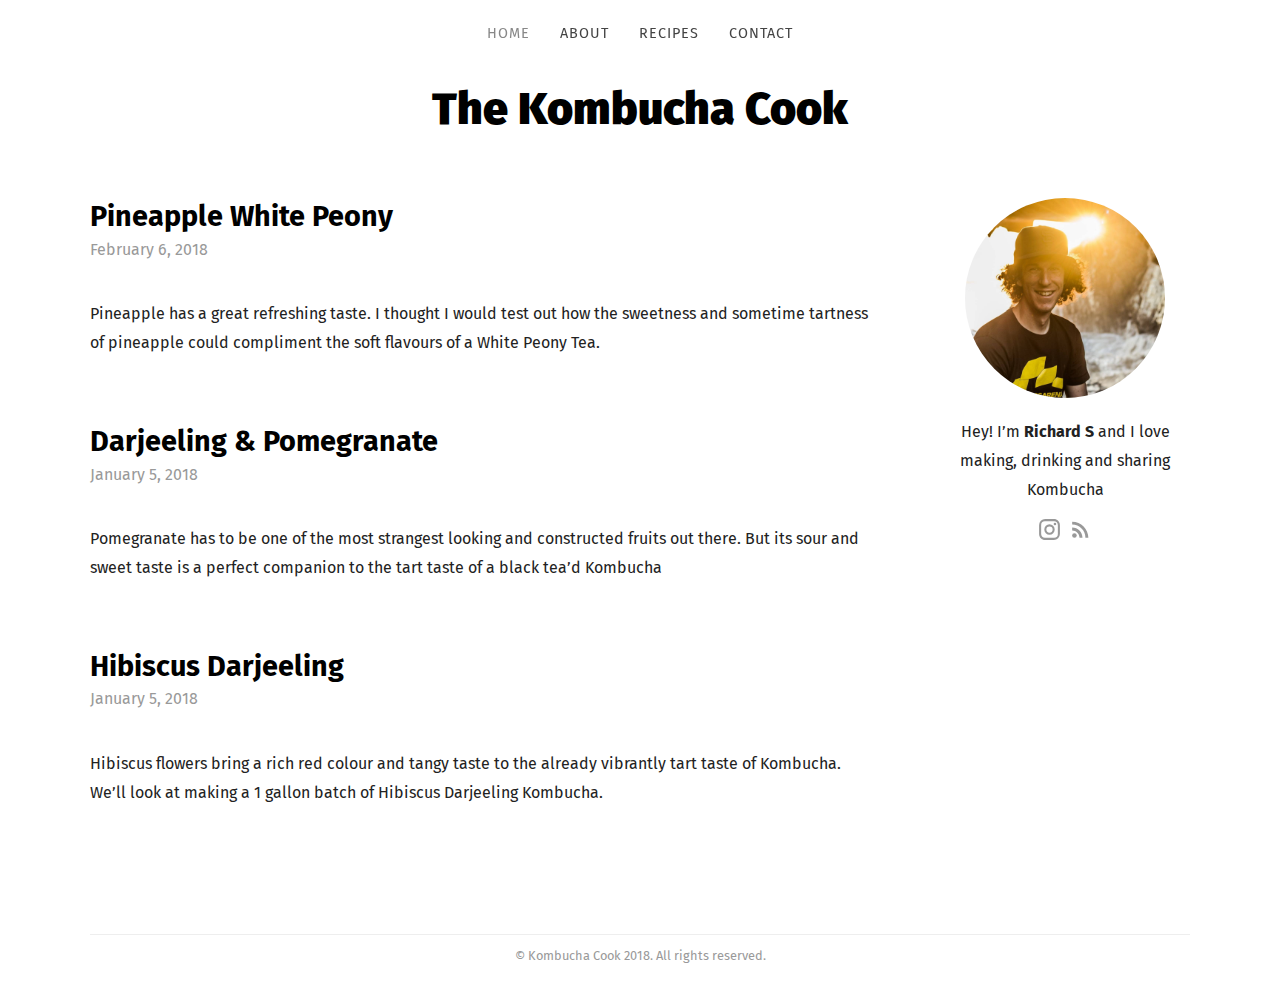
==== commit 47e140f1: "Tue Feb  6 20:15:24 PST 2018" ====
--- a/index.html
+++ b/index.html
@@ -58,6 +58,26 @@
 		</header>
 		<div class="container main-content">
 			<section class="content"><section class="posts">
+	
+		<article class="post">
+			
+<h1>
+	<a href="/white-tea/2018/02/06/darjeeling-pineapple/">
+		Pineapple White Peony
+	</a>
+</h1>
+<time datetime="2018-02-06T00:00:00-08:00">
+	February 6, 2018
+</time>
+
+
+			
+
+			<p>Pineapple has a great refreshing taste. I thought I would test out how the sweetness and sometime tartness of pineapple could compliment the soft flavours of a White Peony Tea.</p>
+
+
+			
+		</article>
 	
 		<article class="post">
 			
